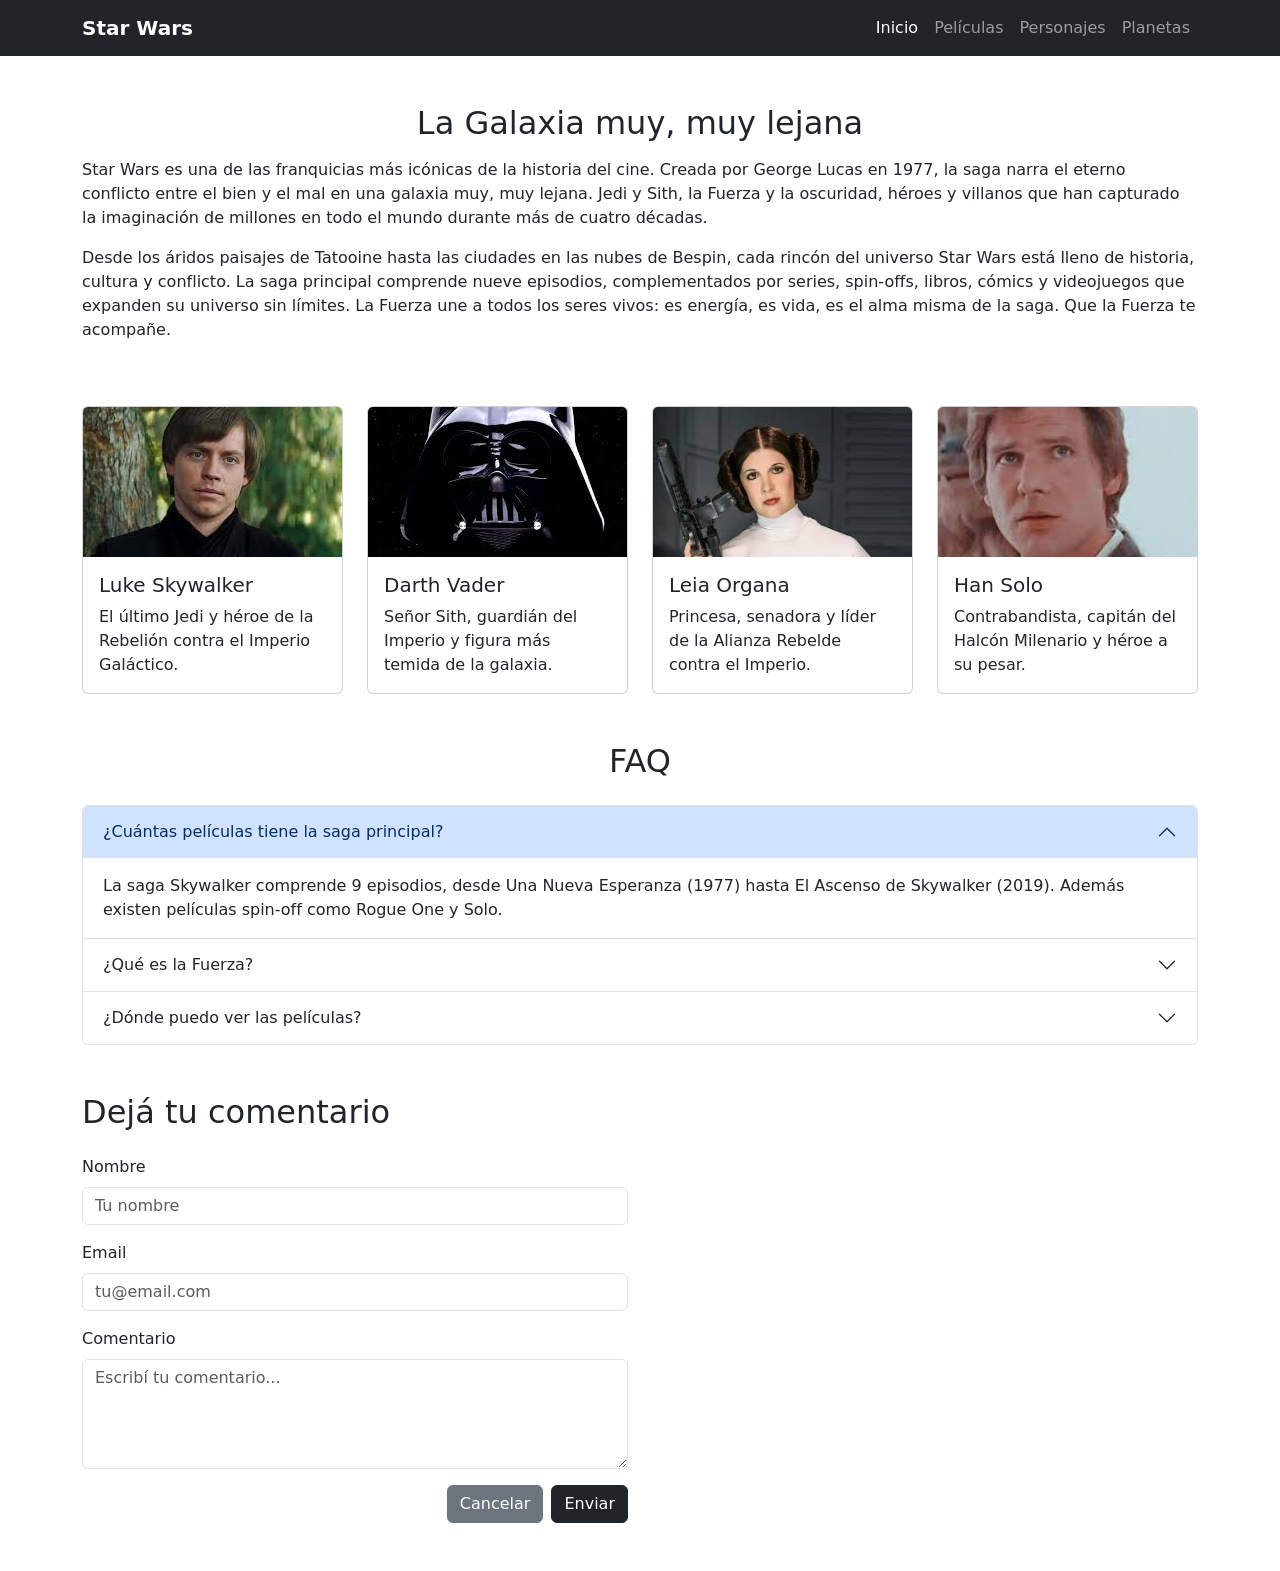
==== tp-7/index.html @ 13929bbb "Add files via upload en este trabajo nos dieron una imagen de referencia, la tarea pedia elegir un t" ====
<!DOCTYPE html>
<html lang="es">
<head>
  <meta charset="UTF-8" />
  <meta name="viewport" content="width=device-width, initial-scale=1.0" />
  <title>Star Wars - TP7</title>
  <link href="https://cdn.jsdelivr.net/npm/bootstrap@5.3.7/dist/css/bootstrap.min.css" rel="stylesheet" />
</head>

<body>
  <nav class="navbar navbar-expand-lg navbar-dark bg-dark">
    <div class="container">
      <a class="navbar-brand fw-bold" href="#">Star Wars</a>
      <button class="navbar-toggler" type="button" data-bs-toggle="collapse" data-bs-target="#menu">
        <span class="navbar-toggler-icon"></span>
      </button>
      <div class="collapse navbar-collapse" id="menu">
        <ul class="navbar-nav ms-auto">
          <li class="nav-item"><a class="nav-link active" href="#">Inicio</a></li>
          <li class="nav-item"><a class="nav-link" href="#">Películas</a></li>
          <li class="nav-item"><a class="nav-link" href="#">Personajes</a></li>
          <li class="nav-item"><a class="nav-link" href="#">Planetas</a></li>
        </ul>
      </div>
    </div>
  </nav>


  <main class="container mt-5">
    <section class="row mb-5">
      <div class="col-12">
        <h2 class="text-center mb-3">La Galaxia muy, muy lejana</h2>
        <p>
          Star Wars es una de las franquicias más icónicas de la historia del cine. Creada por George Lucas en 1977,
          la saga narra el eterno conflicto entre el bien y el mal en una galaxia muy, muy lejana. Jedi y Sith,
          la Fuerza y la oscuridad, héroes y villanos que han capturado la imaginación de millones en todo el mundo
          durante más de cuatro décadas.
        </p>
        <p>
          Desde los áridos paisajes de Tatooine hasta las ciudades en las nubes de Bespin, cada rincón del universo
          Star Wars está lleno de historia, cultura y conflicto. La saga principal comprende nueve episodios,
          complementados por series, spin-offs, libros, cómics y videojuegos que expanden su universo sin límites.
          La Fuerza une a todos los seres vivos: es energía, es vida, es el alma misma de la saga. Que la Fuerza
          te acompañe.
        </p>
      </div>
    </section>

    <section class="row g-4 mb-5">

      <div class="col-12 col-md-6 col-lg-3">
        <div class="card h-100">
          <img src="luke.jpg" class="card-img-top" style="height:150px; object-fit:cover;" alt="Luke" />
          <div class="card-body">
            <h5 class="card-title">Luke Skywalker</h5>
            <p class="card-text">El último Jedi y héroe de la Rebelión contra el Imperio Galáctico.</p>
          </div>
        </div>
      </div>

      <div class="col-12 col-md-6 col-lg-3">
        <div class="card h-100">
          <img src="darth.jpg" class="card-img-top" style="height:150px; object-fit:cover;" alt="Vader" />
          <div class="card-body">
            <h5 class="card-title">Darth Vader</h5>
            <p class="card-text">Señor Sith, guardián del Imperio y figura más temida de la galaxia.</p>
          </div>
        </div>
      </div>

      <div class="col-12 col-md-6 col-lg-3">
        <div class="card h-100">
          <img src="leia.jpg" class="card-img-top" style="height:150px; object-fit:cover;" alt="Leia" />
          <div class="card-body">
            <h5 class="card-title">Leia Organa</h5>
            <p class="card-text">Princesa, senadora y líder de la Alianza Rebelde contra el Imperio.</p>
          </div>
        </div>
      </div>

      <div class="col-12 col-md-6 col-lg-3">
        <div class="card h-100">
          <img src="han.jpg" class="card-img-top" style="height:150px; object-fit:cover;" alt="Han" />
          <div class="card-body">
            <h5 class="card-title">Han Solo</h5>
            <p class="card-text">Contrabandista, capitán del Halcón Milenario y héroe a su pesar.</p>
          </div>
        </div>
      </div>

    </section>

    <section class="row mb-5">
      <div class="col-12">
        <h2 class="text-center mb-4">FAQ</h2>
        <div class="accordion" id="faqAccordion">

          <div class="accordion-item">
            <h2 class="accordion-header">
              <button class="accordion-button" type="button" data-bs-toggle="collapse" data-bs-target="#faq1">
                ¿Cuántas películas tiene la saga principal?
              </button>
            </h2>
            <div id="faq1" class="accordion-collapse collapse show" data-bs-parent="#faqAccordion">
              <div class="accordion-body">
                La saga Skywalker comprende 9 episodios, desde Una Nueva Esperanza (1977) hasta El Ascenso de Skywalker (2019). Además existen películas spin-off como Rogue One y Solo.
              </div>
            </div>
          </div>

          <div class="accordion-item">
            <h2 class="accordion-header">
              <button class="accordion-button collapsed" type="button" data-bs-toggle="collapse" data-bs-target="#faq2">
                ¿Qué es la Fuerza?
              </button>
            </h2>
            <div id="faq2" class="accordion-collapse collapse" data-bs-parent="#faqAccordion">
              <div class="accordion-body">
                La Fuerza es una energía mística que conecta a todos los seres vivos. Quienes son sensibles a ella pueden usarla para potenciar sus habilidades y mover objetos con la mente.
              </div>
            </div>
          </div>

          <div class="accordion-item">
            <h2 class="accordion-header">
              <button class="accordion-button collapsed" type="button" data-bs-toggle="collapse" data-bs-target="#faq3">
                ¿Dónde puedo ver las películas?
              </button>
            </h2>
            <div id="faq3" class="accordion-collapse collapse" data-bs-parent="#faqAccordion">
              <div class="accordion-body">
                Toda la saga Star Wars está disponible en Disney+, junto con series como The Mandalorian, Obi-Wan Kenobi y Andor.
              </div>
            </div>
          </div>

        </div>
      </div>
    </section>

    <section class="row mb-5">
      <div class="col-12 col-md-8 col-lg-6">
        <h2 class="mb-4">Dejá tu comentario</h2>
        <div class="mb-3">
          <label class="form-label" for="nombre">Nombre</label>
          <input type="text" class="form-control" id="nombre" placeholder="Tu nombre" />
        </div>
        <div class="mb-3">
          <label class="form-label" for="email">Email</label>
          <input type="email" class="form-control" id="email" placeholder="tu@email.com" />
        </div>
        <div class="mb-3">
          <label class="form-label" for="comentario">Comentario</label>
          <textarea class="form-control" id="comentario" rows="4" placeholder="Escribí tu comentario..."></textarea>
        </div>
        <div class="d-flex justify-content-end gap-2">
          <button type="button" class="btn btn-secondary">Cancelar</button>
          <button type="button" class="btn btn-dark">Enviar</button>
        </div>
      </div>
    </section>
  </main>


  <script src="https://cdn.jsdelivr.net/npm/bootstrap@5.3.7/dist/js/bootstrap.bundle.min.js"></script>

</body>
</html>
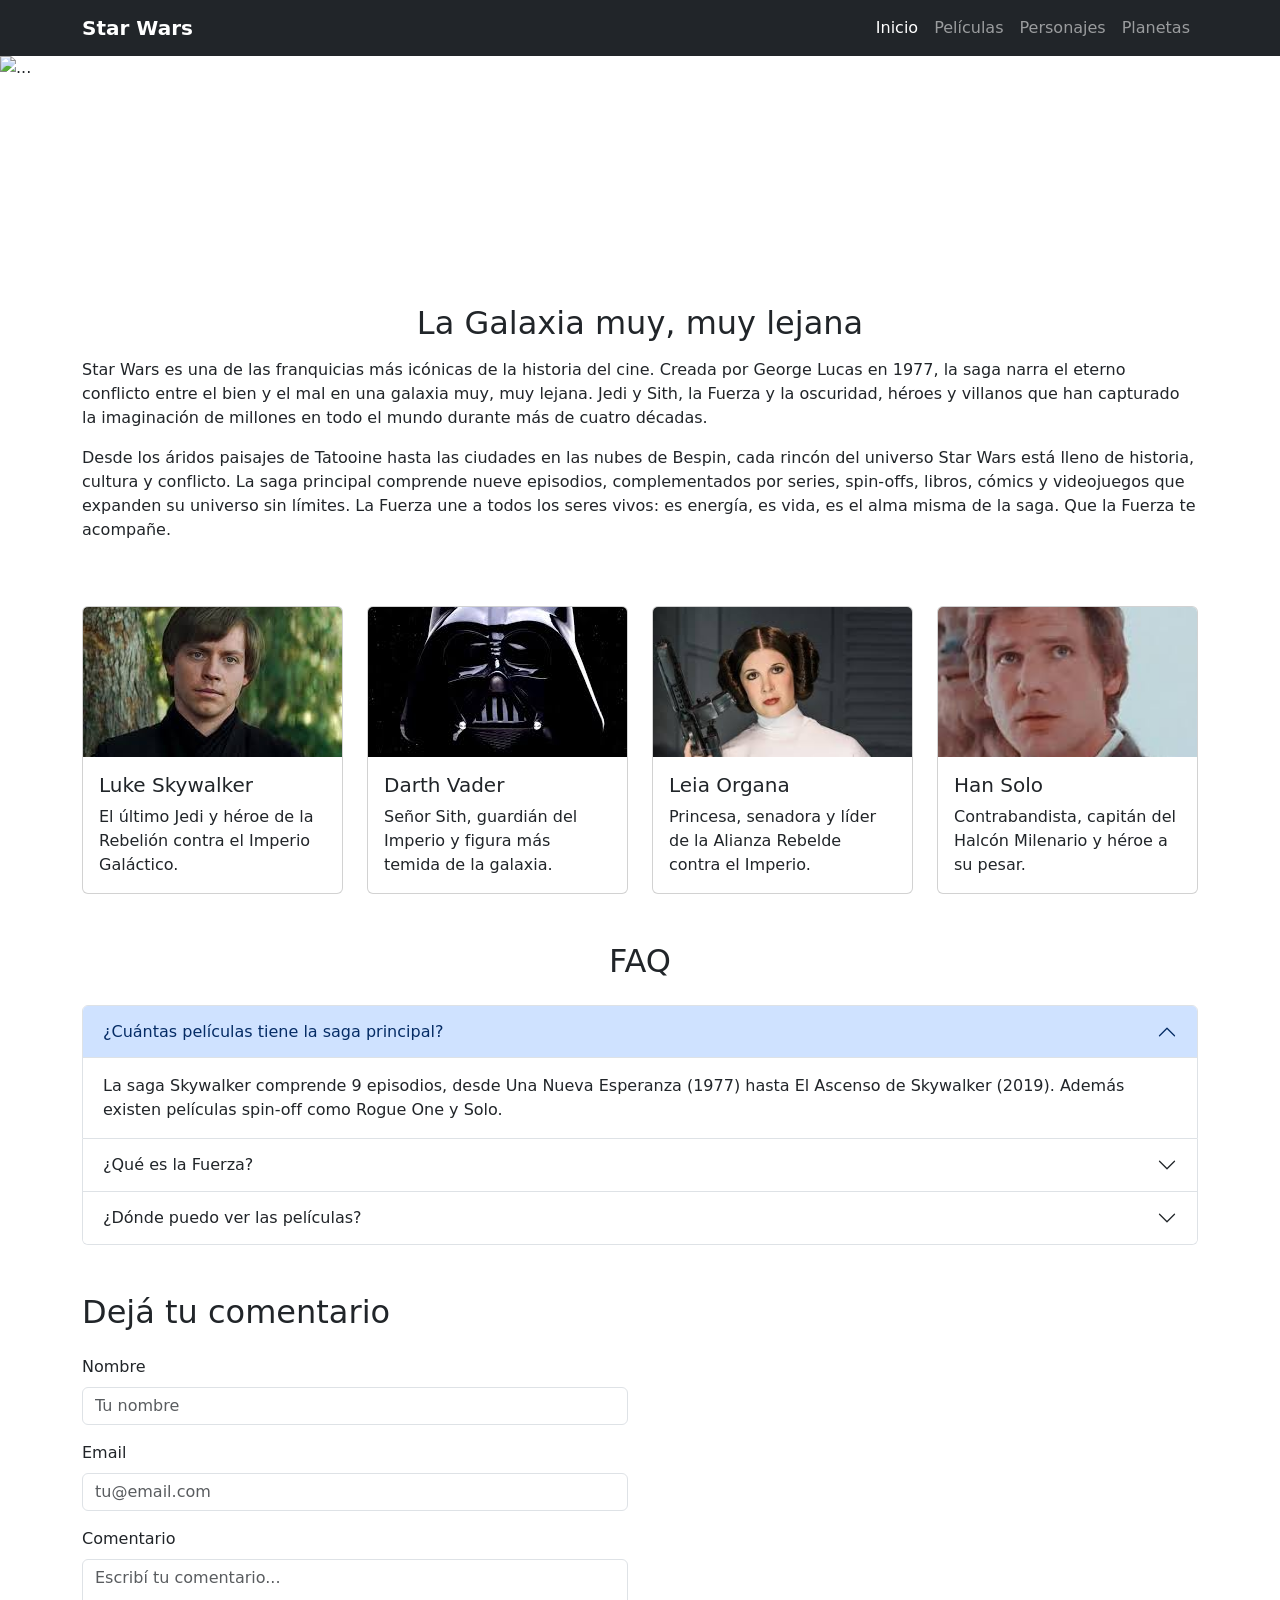
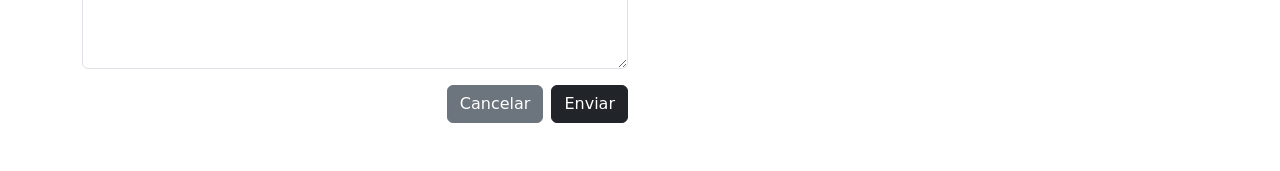
==== commit 944dddb2: "Update index.html agrege un carusel" ====
--- a/tp-7/index.html
+++ b/tp-7/index.html
@@ -24,6 +24,28 @@
       </div>
     </div>
   </nav>
+
+  <div id="carouselExample" class="carousel slide d-none d-sm-block">
+    <div class="carousel-inner">
+      <div class="carousel-item active">
+        <img src="logo.png" class="d-block w-100" alt="..." height="200">
+      </div>
+      <div class="carousel-item">
+        <img src="1.jpg" class="d-block w-100" alt="..." height="200">
+      </div>
+      <div class="carousel-item">
+        <img src="2.jpg" class="d-block w-100" alt="..." height="200">
+      </div>
+    </div>
+    <button class="carousel-control-prev" type="button" data-bs-target="#carouselExample" data-bs-slide="prev">
+      <span class="carousel-control-prev-icon" aria-hidden="true"></span>
+      <span class="visually-hidden">Previous</span>
+    </button>
+    <button class="carousel-control-next" type="button" data-bs-target="#carouselExample" data-bs-slide="next">
+      <span class="carousel-control-next-icon" aria-hidden="true"></span>
+      <span class="visually-hidden">Next</span>
+    </button>
+  </div>
 
 
   <main class="container mt-5">
@@ -165,4 +187,4 @@
   <script src="https://cdn.jsdelivr.net/npm/bootstrap@5.3.7/dist/js/bootstrap.bundle.min.js"></script>
 
 </body>
-</html>+</html>
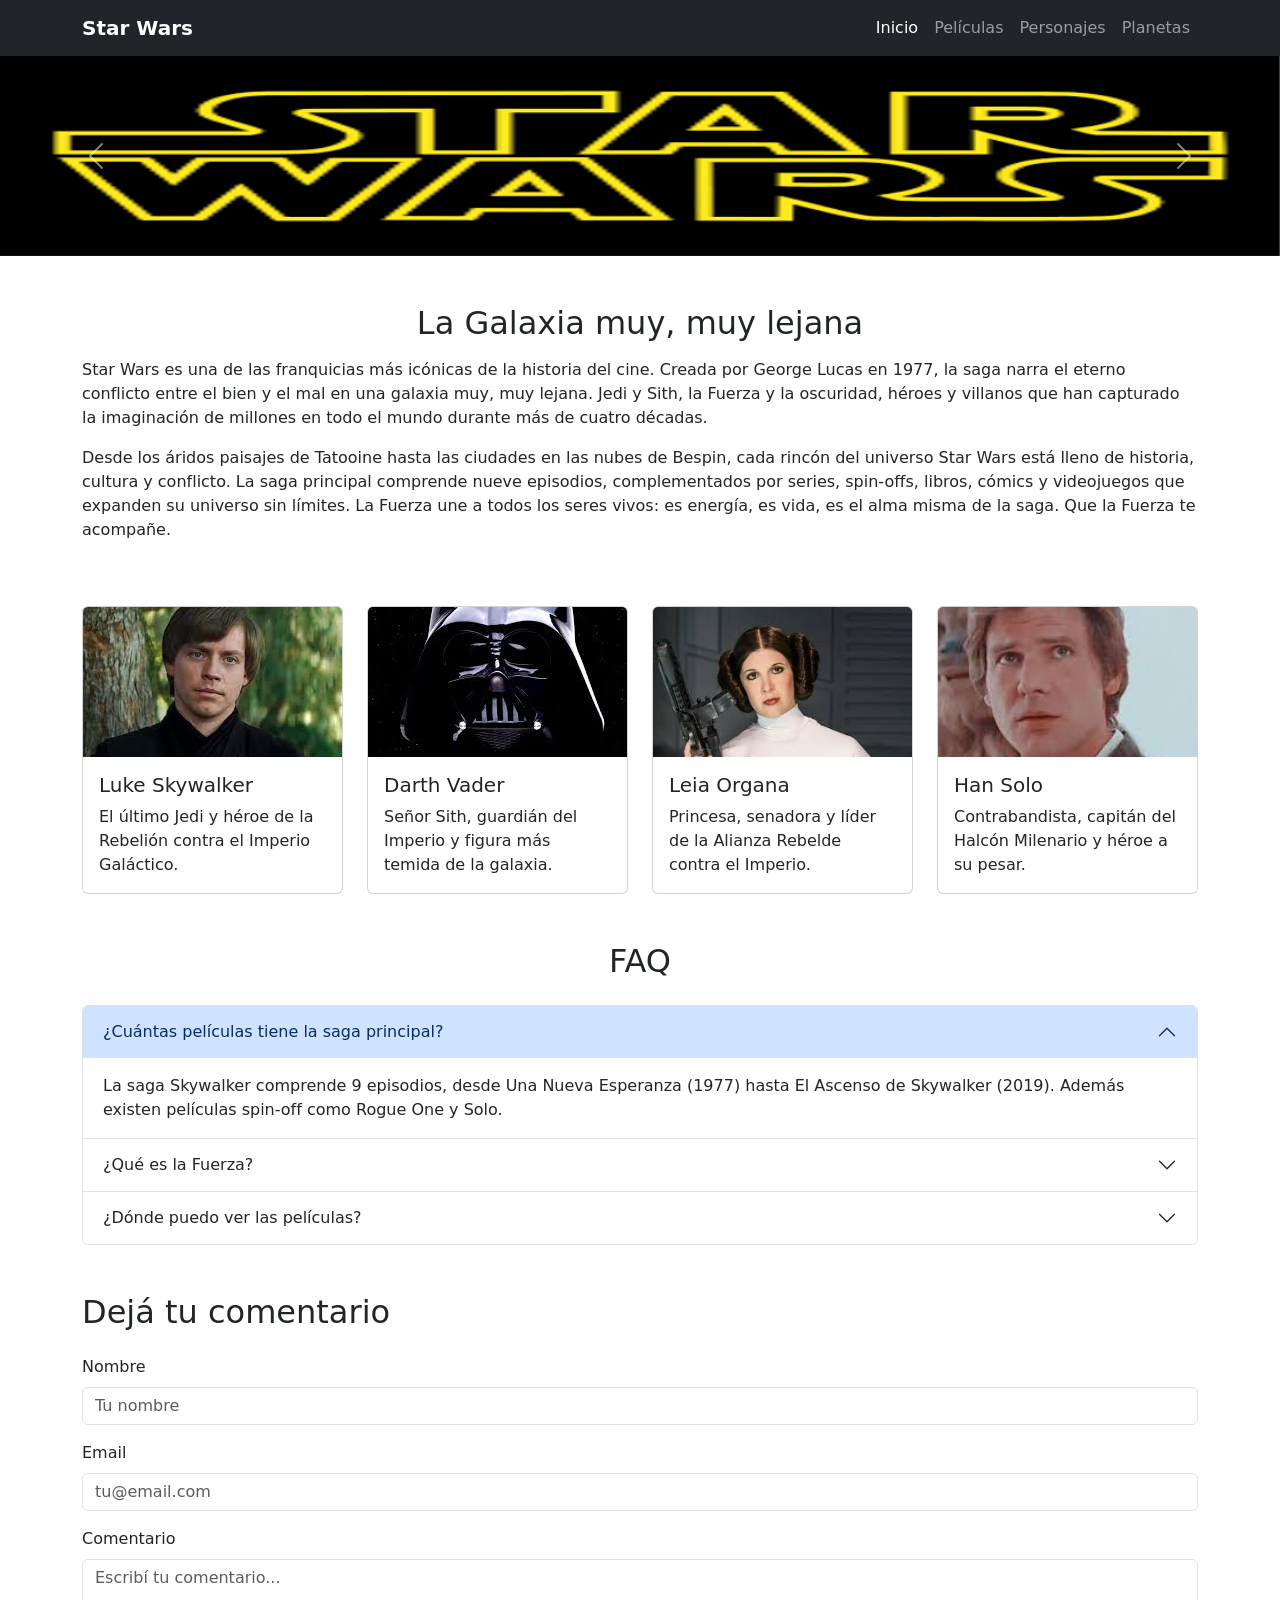
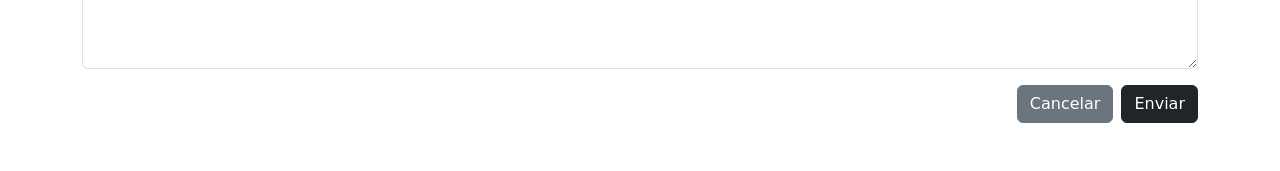
==== commit 504ae7a2: "Arregle la parte del formulario" ====
--- a/tp-7/index.html
+++ b/tp-7/index.html
@@ -161,7 +161,7 @@
     </section>
 
     <section class="row mb-5">
-      <div class="col-12 col-md-8 col-lg-6">
+      <div class="col-12">
         <h2 class="mb-4">Dejá tu comentario</h2>
         <div class="mb-3">
           <label class="form-label" for="nombre">Nombre</label>
@@ -175,7 +175,7 @@
           <label class="form-label" for="comentario">Comentario</label>
           <textarea class="form-control" id="comentario" rows="4" placeholder="Escribí tu comentario..."></textarea>
         </div>
-        <div class="d-flex justify-content-end gap-2">
+        <div class="d-flex justify-content-center justify-content-sm-end gap-2">
           <button type="button" class="btn btn-secondary">Cancelar</button>
           <button type="button" class="btn btn-dark">Enviar</button>
         </div>
